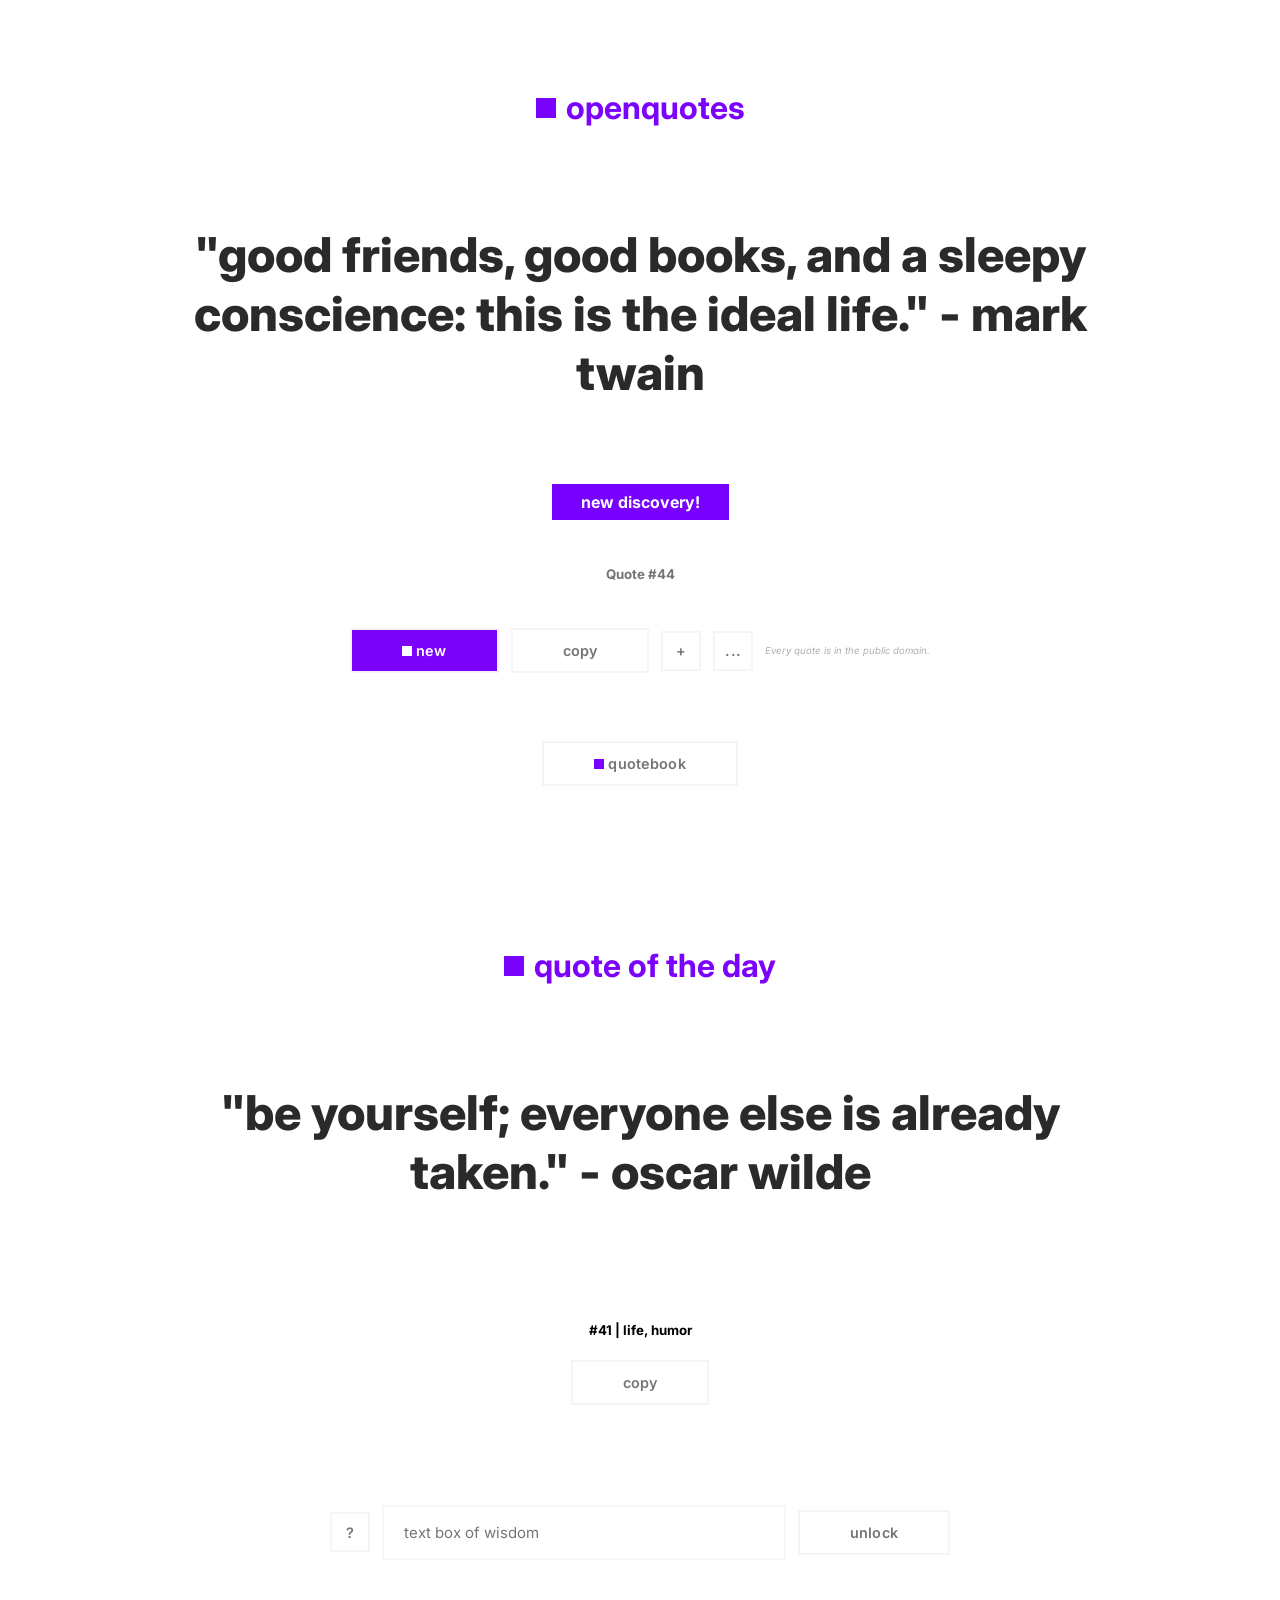
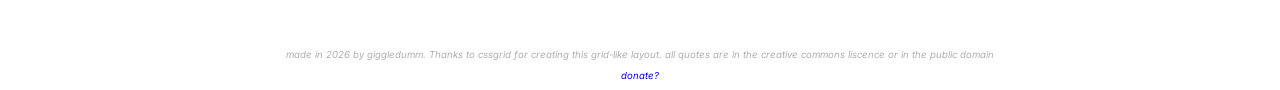
==== index.html @ fdc9ceea "Build v1.1 Added: -Quotebook  Changes: -Buttons are now square -Made some text lowercase -Removed te" ====
<!DOCTYPE html>
<html lang="en">
  <head>
    <meta charset="UTF-8">
    <meta name="viewport" content="width=device-width, initial-scale=1.0">
    <meta http-equiv="X-UA-Compatible" content="ie=edge">
    <title>openquotes - quotes by someone for everyone</title>
    <link rel="stylesheet" href="./style.css">
    <link rel="icon" type="image/x-icon" href="/faviconcool.png">

    <link rel="preconnect" href="https://fonts.googleapis.com">
    <link rel="preconnect" href="https://fonts.gstatic.com" crossorigin>
    <link href="https://fonts.googleapis.com/css2?family=Inter:ital,opsz,wght@0,14..32,100..900;1,14..32,100..900&display=swap" rel="stylesheet">
    <link rel="stylesheet" href="https://fonts.googleapis.com/css2?family=Material+Symbols+Rounded:opsz,wght,FILL,GRAD@24,400,1,200&icon_names=stars_2" />

    
  </head>
  <body>
    <br>
    <br>
     <br>
    <br>
    <div class="div2">
      <div class="logo-container">
          <img src="faviconcool.png" width="20px" alt="logo">
          <h1 class="forceCentertt">openquotes</h1>
      </div>
  </div>
    

    <div class="parent">
        <div class="div1 autohideBG fancyQuoteStuff">
            <p id="MAINQUOTE">THIS IS A BUG</p>
        </div>

        <div id="newObtainedQuote"class="div2">
          <a class="ltest" href="quotebook.html"><div id="obtainedQuote"class="tag2"><strong>new discovery!</strong></div></a>
          
        </div>

        <div id="tagPanel"class="div2">
          <h5 class="quoteIDheader"id="quoteID">#num</h5>
        </div>
        
        
        <div class="div2">
            <button class="genericButton" id="nquote"><img src="faviconWhite.png" width="10px" alt="white square"> new</button>
            <button class="genericButton ALTBTN" id="copyQuote">copy</button>
            <a class="ltest" href="addQuotesite.html"><button class="genericButton ALTBTNHELP" id="addquote">+</button></a>
            <button class="genericButton ALTBTNHELP" id="moreOptions">...</button>

             <p class="disclaimerstuff">Every quote is in the public domain.</p>
            
        </div>

        <br>
          <div class="div2">
            
            <a class="ltest" href="quotebook.html"><button class="genericButton ALTBTN" id="quoteBookButton"><img src="faviconcool.png" width="10px" alt="purple square"> quotebook</button></a>
            
        </div>

        




    </div>
    <br>
    <br>
    <br>
    <br>
    <br>
    <br>
    <div class="div2">
      <div class="logo-container">
          <img src="faviconcool.png" width="20px" alt="logo">
          <h1 class="forceCentertt">quote of the day</h1>
      </div>
  </div>
    
    
    <div class="parent">
      <div class="div2">
      
        <div class="div1 autohideBG fancyQuoteStuff">
          <p id="dailyQuoteText"></p>
        </div>
        
  
  
        
      </div>
    </div>
    <div class="div2">
      <h5 id="dailyQuoteInformation">#</h5>
    </div>
    <div class="div2">
      
      <button class="genericButton ALTBTN" id="copyDailyQuote">copy</button>
      
  </div>
  

    <br>


  <br>
  <br>
  <br>
  <br>

  <div class="div3">
    <div class="helpthing">
      <button class="genericButton ALTBTNHELP" id="helpBtn">?</button>
    </div>
    
    <input class="tbow" type="text" id="Wisdom" name="name" placeholder="text box of wisdom">
    <button class="genericButton ALTBTN" id="unlockBTN">unlock</button>
  </div>

  <div class="div1 info-box">
    
    <h2>Find secret codes... unlock stuff here! Some codes can be hidden in quotes, while some may require intensive digging! Good luck.</h2>
  </div>
  <br>
  <br>
  
  <br>
  <br>
  <p class="disclaimerstuff">made in 2026 by giggledumm. Thanks to cssgrid for creating this grid-like layout. all quotes are in the creative commons liscence or in the public domain</p>
  <p class="disclaimerstuff"><a href="https://ko-fi.com/ggdcbyte">donate?</a></p>

  


        
    <script src="index.js"></script>
    <script src="tobwHandling.js"></script>

    <div id="kofi-floating-wrapper">
      <script src='https://storage.ko-fi.com/cdn/scripts/overlay-widget.js'></script>
<script>
  kofiWidgetOverlay.draw('ggdcbyte', {
    'type': 'floating-chat',
    'floating-chat.donateButton.text': 'Support me',
    'floating-chat.donateButton.background-color': '#ffffff',
    'floating-chat.donateButton.text-color': '#323842'
  });
</script>
      
    </div>

    

    
    
  </body>
</html>
---- style.css ----
body {
    font-family: "Inter", sans-serif;
    font-style: normal;
    background: #ffffff;
    
}

.parent {
    display: grid;
    grid-template-columns: repeat(5, 1fr);
    grid-template-rows: auto;
    gap: 24px;
    max-width: 1000px;
    margin: 40px auto;
}

.parentQB {
    padding: 40px 40px;
    border-style: solid;
    border-color: #f5f5f5;
    display: grid;
    gap: 14px;
    max-width: 1000px;
    margin: 40px auto;
}

.parentQBorderless {
    padding: 40px 40px;
    border-style: solid;
    border-color: #f5f5f5;
    display: grid;
    gap: 14px;
    max-width: 1000px;
    margin: 40px auto;
}

.qbH1 {
    color: #757575;
}

.div1 {
    font-size: 3em;
    grid-column: 1 / -1;
    background: #ffffff00;
    border-radius: 0px;
    padding: 10px;
    color: #575757;
    flex-direction: column;
    text-align: center;
}

.div1 h1 {
    
    margin: 0 0 0px 0;
}

.div1 h2 {
    font-size: 1.2rem;
    font-weight: 400;
    color: #666;
}

hr {
    width: 40px;
    border: 100px #7b03fc;
    margin: 20px auto;
}

.div2 {
    grid-column: 1 / -1;
    display: flex; 
    justify-content: center;
    align-items: center;
    gap: 12px;  
  }
.qbVer {

    justify-content: left;
    align-items: left;
 
}
  

.div3 {
    grid-column: 1 / -1;
    display: flex;
    justify-content: center;
    align-items: center;
    gap: 12px;
}

.div1, .div2, .div3 {
    display: flex;
    justify-content: center;
    align-items: center;
}

.div2alt {
    padding: 14px 14px;
    display: flex;
    justify-content: center;
    align-items: center;
    gap: 12px;
    grid-column: 1 / -1;
}

.genericButton {
    font-family: "Inter";
    font-size: 0.9em;
    font-weight: 600;
    color: #ffffff;
    background: #7b03fc;
    padding: 12px 50px;
    border-radius: 0px;
    cursor: pointer;
    white-space: nowrap;
    border-color: #f5f5f5;
    border-style: solid;
    outline: none;
    flex-shrink: 0;
    letter-spacing: 0.01em;
    transition: transform 0.1s ease;
    font-style: normal;
}

.genericButton:active {
    transform: scale(0.9);
}


.ALTBTN {
    background-color: #ffffff;
    color: #757575;
}

.reportBTN {
    background-color: #ffcfcf;
    color: #4e0b0b;
    border-color: #ffc3c3;
    width: 40px;
    height: 40px;
}

.ALTBTNHELP {
    color: #757575;
    background-color: #ffffff;
    width: 40px;
    height: 40px;
    padding: 0;
    display: flex;
    justify-content: center;
    align-items: center;
}

.forceCentertt {
    text-align: center;
    color: #7b03fc;
    margin-top: 40px;
}

.tbow {
    border-color: #ff0000;
    color: #000000;
    font-family: "Inter";
    background-color: #ffffff;
    border: 2px;
    padding: 16px 20px;
    border-radius: 0px;
    font-size: 15px;
    width: 100%;
    max-width: 360px;
    border-color: #b9b9b923;
    border-style: solid;
}

.disclaimerstuff {
    text-align: center;
    font-style: italic;
    font-size: 0.6em;
    color: #00000052;
}

.kofi {
    text-align: center;
}

.autohideBG {
    background: none;
}

.fancyQuoteStuff {
    
    color: #000000d5;
    text-transform: lowercase;
    font-weight: 800;
    
}

.fcent {
    text-align: center;
}

.flalign {
    text-align: left;
}

.tag {
    padding: 7px 14px;
    background-color: #ecdbff6b;
    color: #000000;
    border-radius: 0px;
}

.tag2 {
    padding: 8px 29px;
    background-color: #7700ff;
    color: #ffffff;
    border-radius: 0px;
}


.logo-container {
    display: flex;
    align-items: center;
    justify-content: center;
    gap: 10px;
}

.logo-container h1 {
    margin: 0;
}

a {
    text-decoration: none;
}

.quoteIDheader {
    color: #757575;
}

#kofi-floating-wrapper {
    position: fixed;
    bottom: 16px; 
    left: 16px;
    z-index: 6767;
    display: flex;
    align-items: center;
    justify-content: center;
    padding: 3px;
    gap: 12px;
}
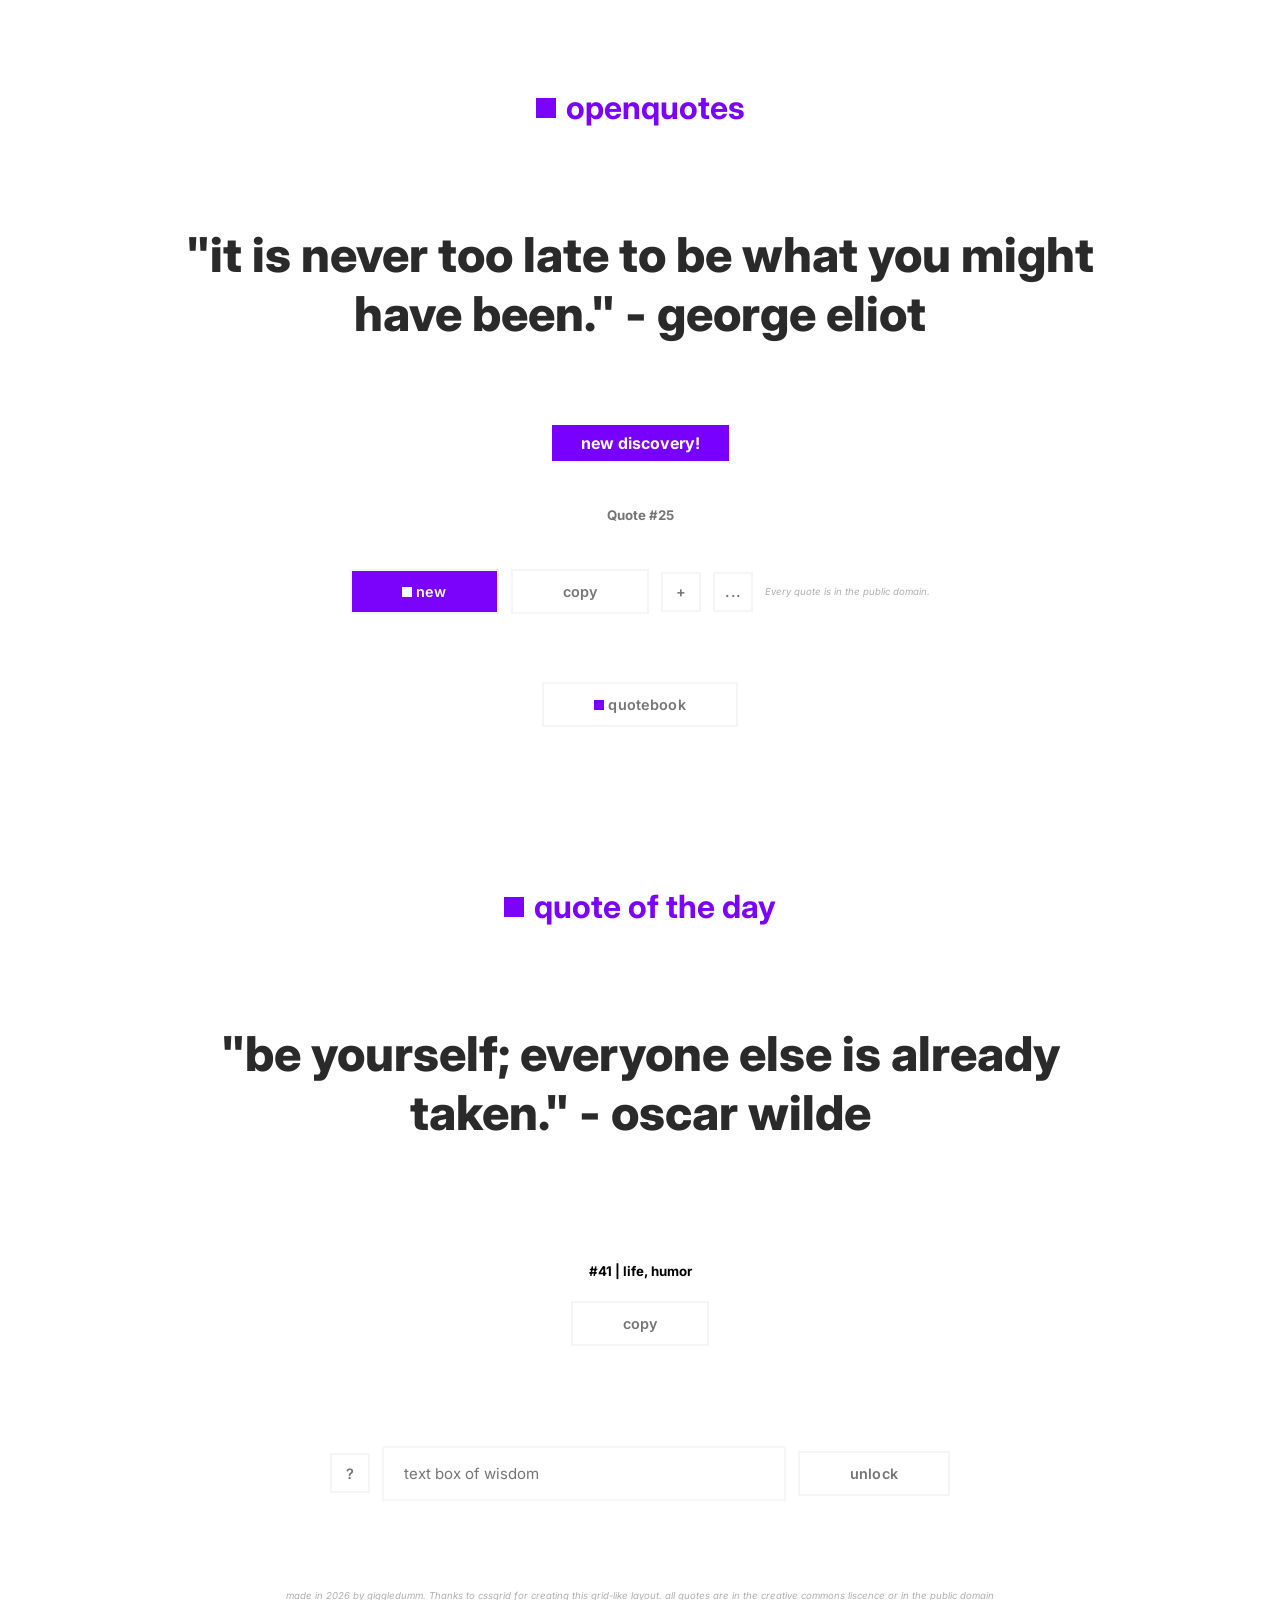
==== commit ad1548d3: "Build v1.1 Added: -Quotebook  Changes: -Buttons are now square -Made some text lowercase -Removed te" ====
--- a/index.html
+++ b/index.html
@@ -4,7 +4,7 @@
     <meta charset="UTF-8">
     <meta name="viewport" content="width=device-width, initial-scale=1.0">
     <meta http-equiv="X-UA-Compatible" content="ie=edge">
-    <title>openquotes - quotes by someone for everyone</title>
+    <title>openquotes (1.1) - quotes by someone for everyone</title>
     <link rel="stylesheet" href="./style.css">
     <link rel="icon" type="image/x-icon" href="/faviconcool.png">
 
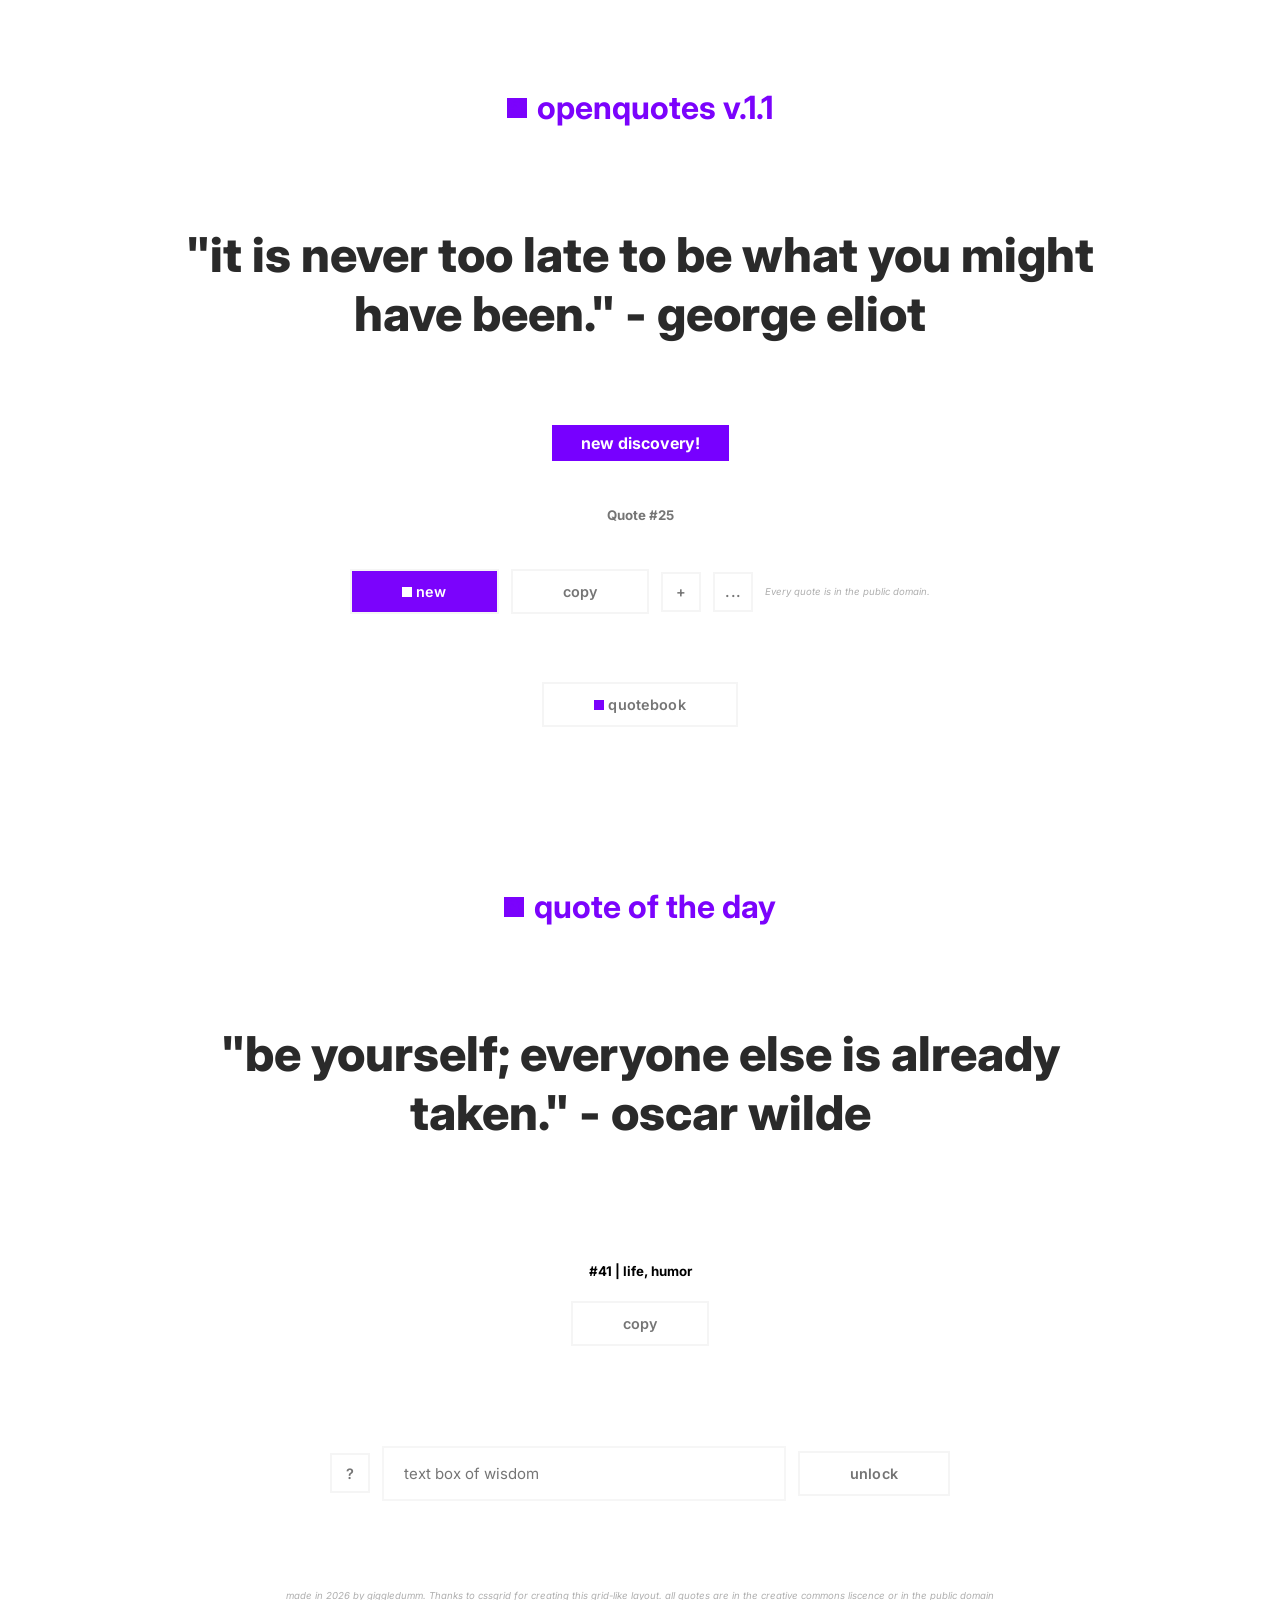
==== commit 6f3dd244: "v.1.1 tweak hpage" ====
--- a/index.html
+++ b/index.html
@@ -23,7 +23,7 @@
     <div class="div2">
       <div class="logo-container">
           <img src="faviconcool.png" width="20px" alt="logo">
-          <h1 class="forceCentertt">openquotes</h1>
+          <h1 class="forceCentertt">openquotes v.1.1</h1>
       </div>
   </div>
     
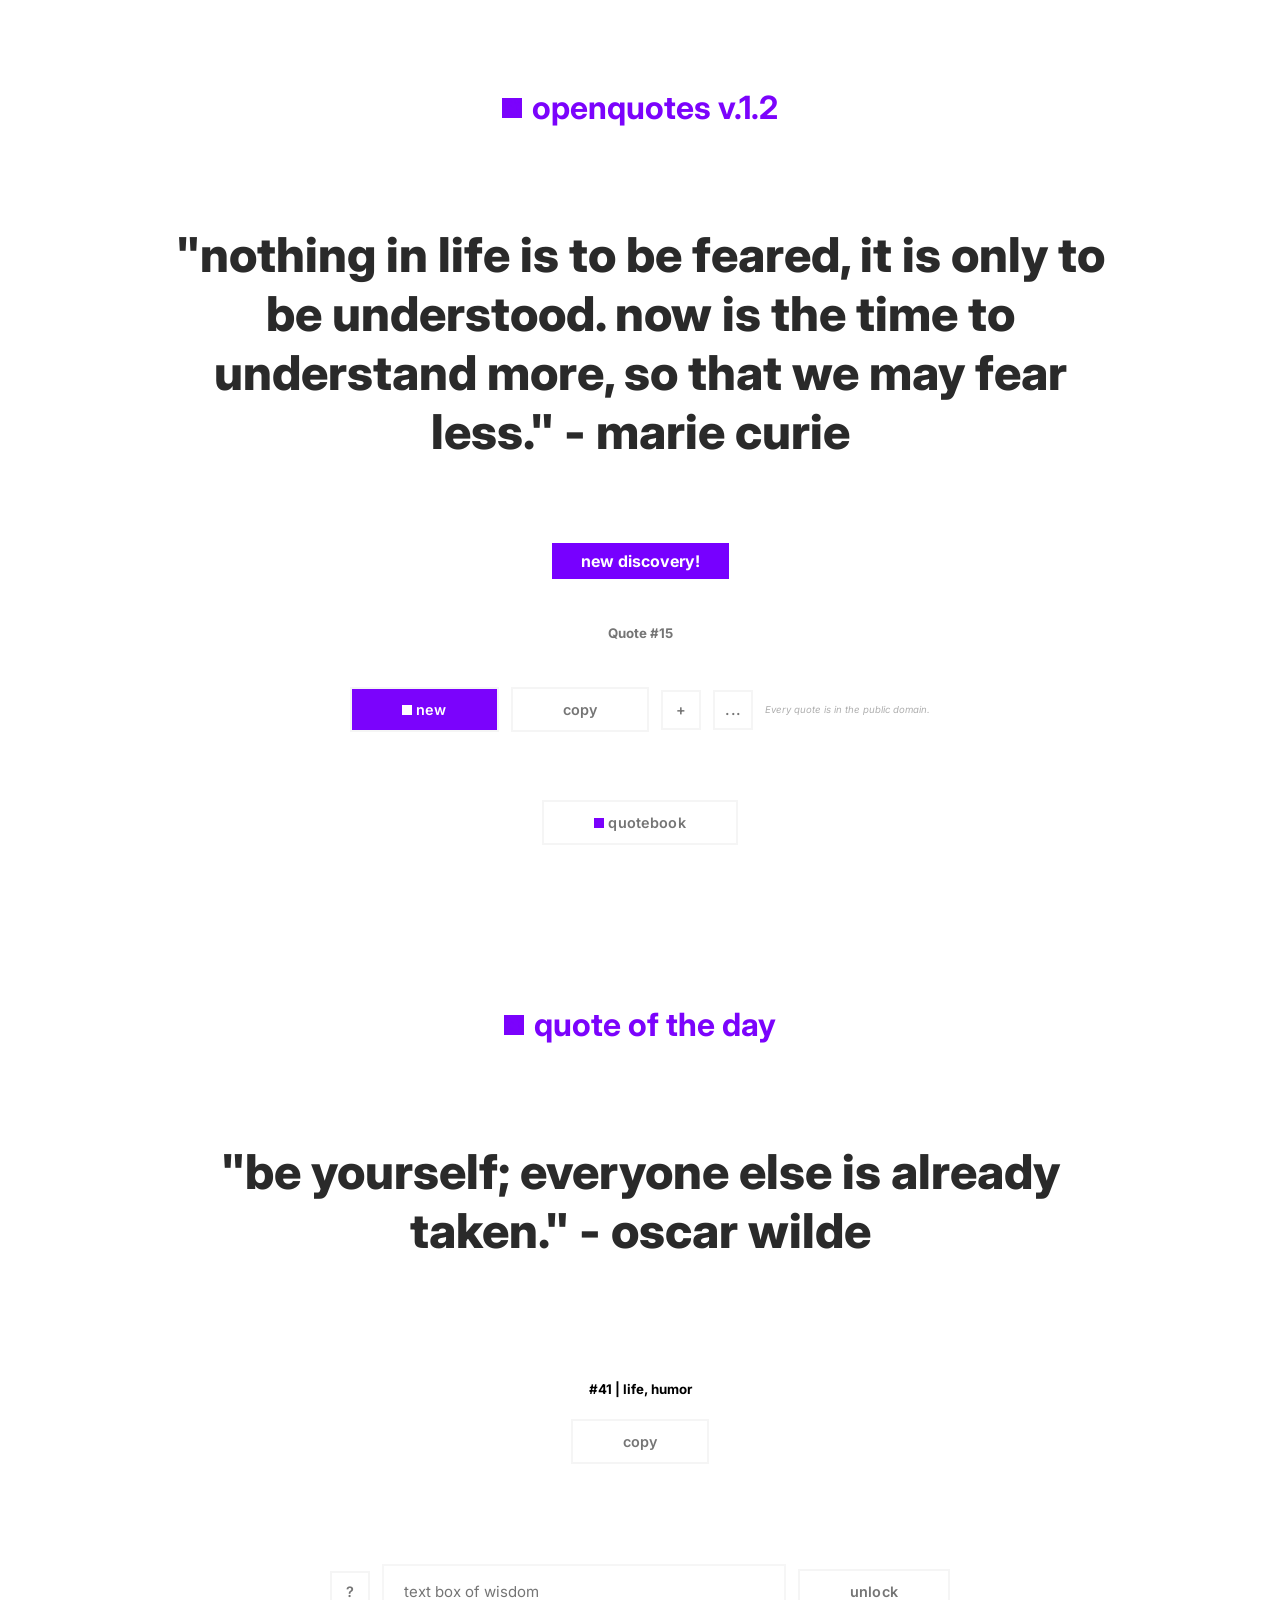
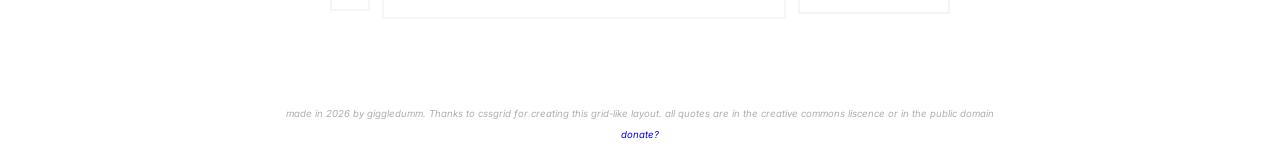
==== commit 4cf10f0b: "v.1.2 test" ====
--- a/index.html
+++ b/index.html
@@ -23,7 +23,7 @@
     <div class="div2">
       <div class="logo-container">
           <img src="faviconcool.png" width="20px" alt="logo">
-          <h1 class="forceCentertt">openquotes v.1.1</h1>
+          <h1 class="forceCentertt">openquotes v.1.2</h1>
       </div>
   </div>
     
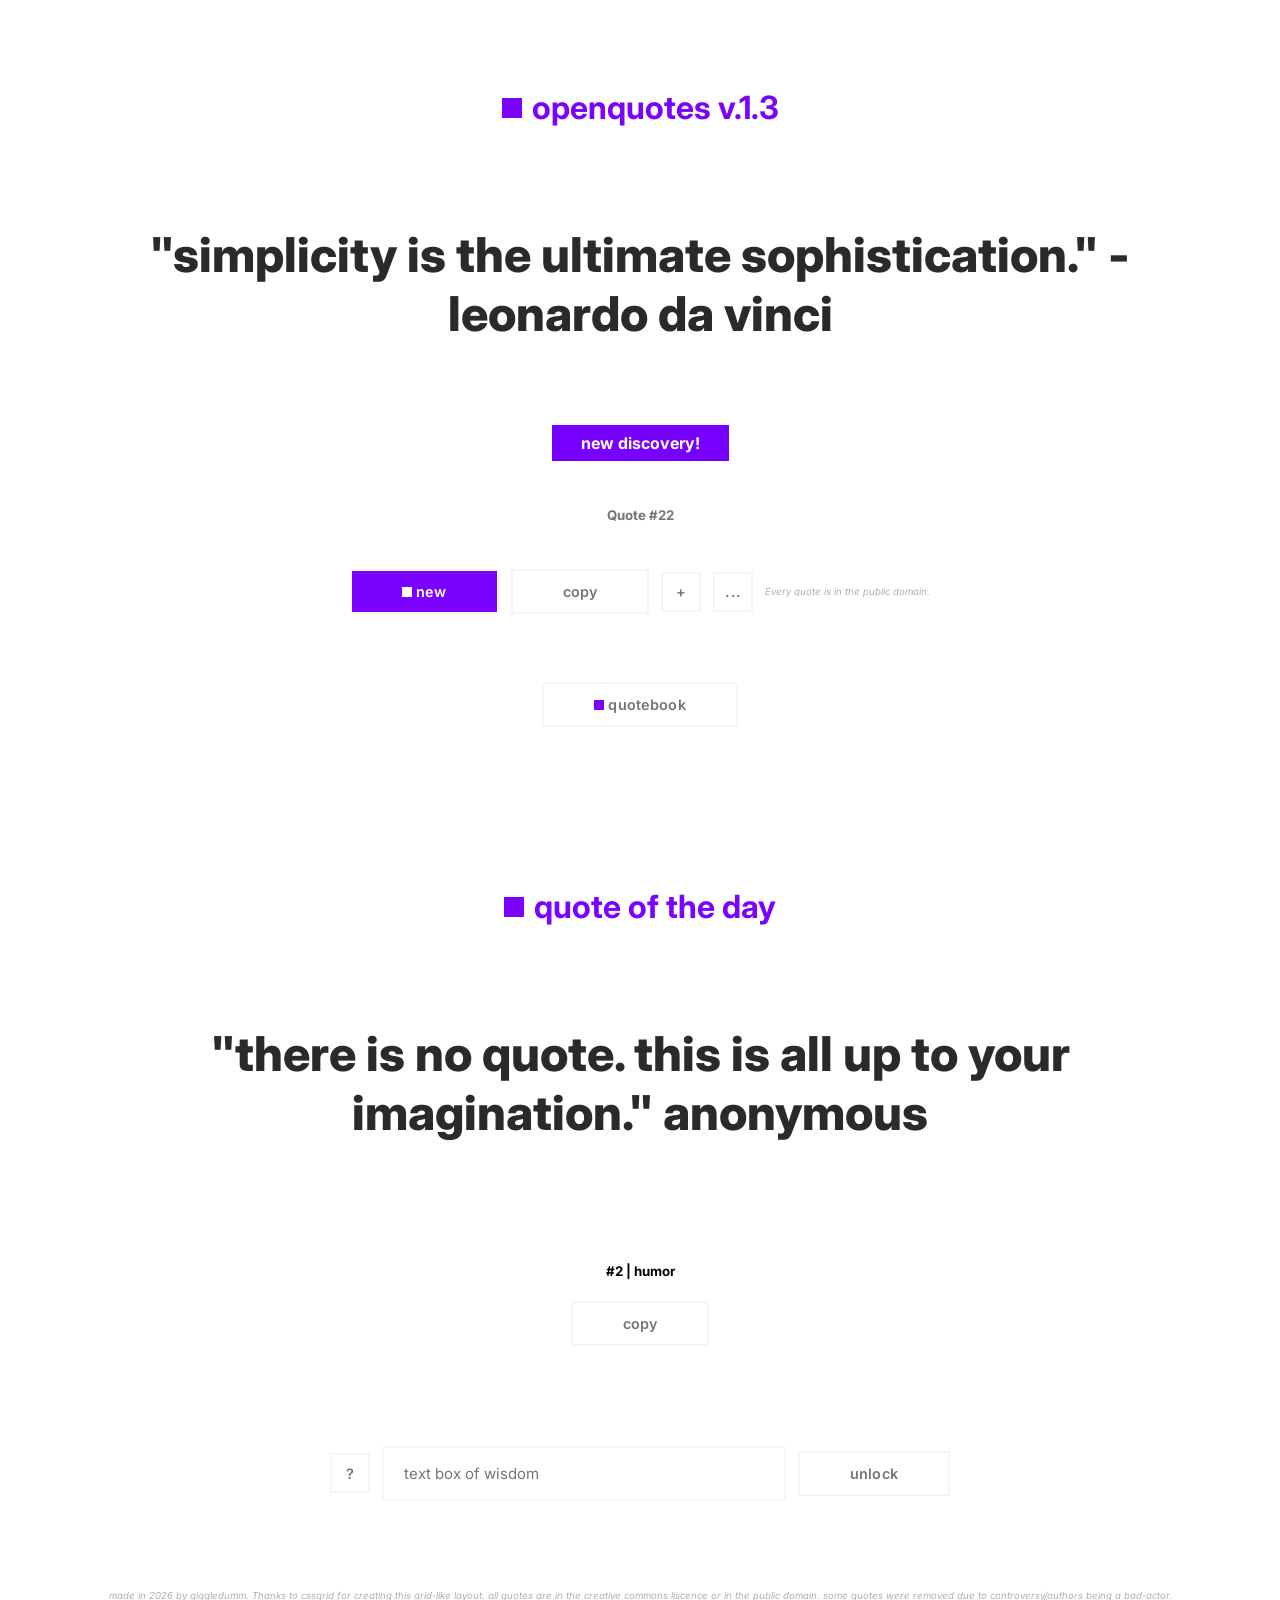
==== commit ee316c15: "v.1.3: Added: - About Author Page (with aboutAuthorHandling.js, and aboutAuthorInfo.json. This is un" ====
--- a/index.html
+++ b/index.html
@@ -4,7 +4,7 @@
     <meta charset="UTF-8">
     <meta name="viewport" content="width=device-width, initial-scale=1.0">
     <meta http-equiv="X-UA-Compatible" content="ie=edge">
-    <title>openquotes (1.1) - quotes by someone for everyone</title>
+    <title>openquotes (1.3) - quotes by someone for everyone</title>
     <link rel="stylesheet" href="./style.css">
     <link rel="icon" type="image/x-icon" href="/faviconcool.png">
 
@@ -23,7 +23,7 @@
     <div class="div2">
       <div class="logo-container">
           <img src="faviconcool.png" width="20px" alt="logo">
-          <h1 class="forceCentertt">openquotes v.1.2</h1>
+          <h1 class="forceCentertt">openquotes v.1.3</h1>
       </div>
   </div>
     
@@ -128,7 +128,7 @@
   
   <br>
   <br>
-  <p class="disclaimerstuff">made in 2026 by giggledumm. Thanks to cssgrid for creating this grid-like layout. all quotes are in the creative commons liscence or in the public domain</p>
+  <p class="disclaimerstuff">made in 2026 by giggledumm. Thanks to cssgrid for creating this grid-like layout. all quotes are in the creative commons liscence or in the public domain. some quotes were removed due to controversy/authors being a bad-actor.</p>
   <p class="disclaimerstuff"><a href="https://ko-fi.com/ggdcbyte">donate?</a></p>
 
   
--- a/style.css
+++ b/style.css
@@ -14,12 +14,33 @@
     margin: 40px auto;
 }
 
+.parentQaa {
+  display: flex;
+  align-items: flex-start;
+  gap: 16px;
+}
+
+.tcontentaa {
+  display: flex;
+  flex-direction: column;
+}
+
+.parentQBaa {
+    padding: 40px 40px;
+    border-style: solid;
+    border-color: #f5f5f5;
+    display: flex;
+    align-items: flex-start;
+    gap: 16px;
+    max-width: 1000px;
+    margin: 40px auto;
+}
+
 .parentQB {
     padding: 40px 40px;
     border-style: solid;
     border-color: #f5f5f5;
-    display: grid;
-    gap: 14px;
+    gap: 16px;
     max-width: 1000px;
     margin: 40px auto;
 }
@@ -133,6 +154,12 @@
     color: #757575;
 }
 
+.clearBTN {
+    background-color: transparent;
+    color: transparent;
+    border-color: transparent;
+}
+
 .reportBTN {
     background-color: #ffcfcf;
     color: #4e0b0b;
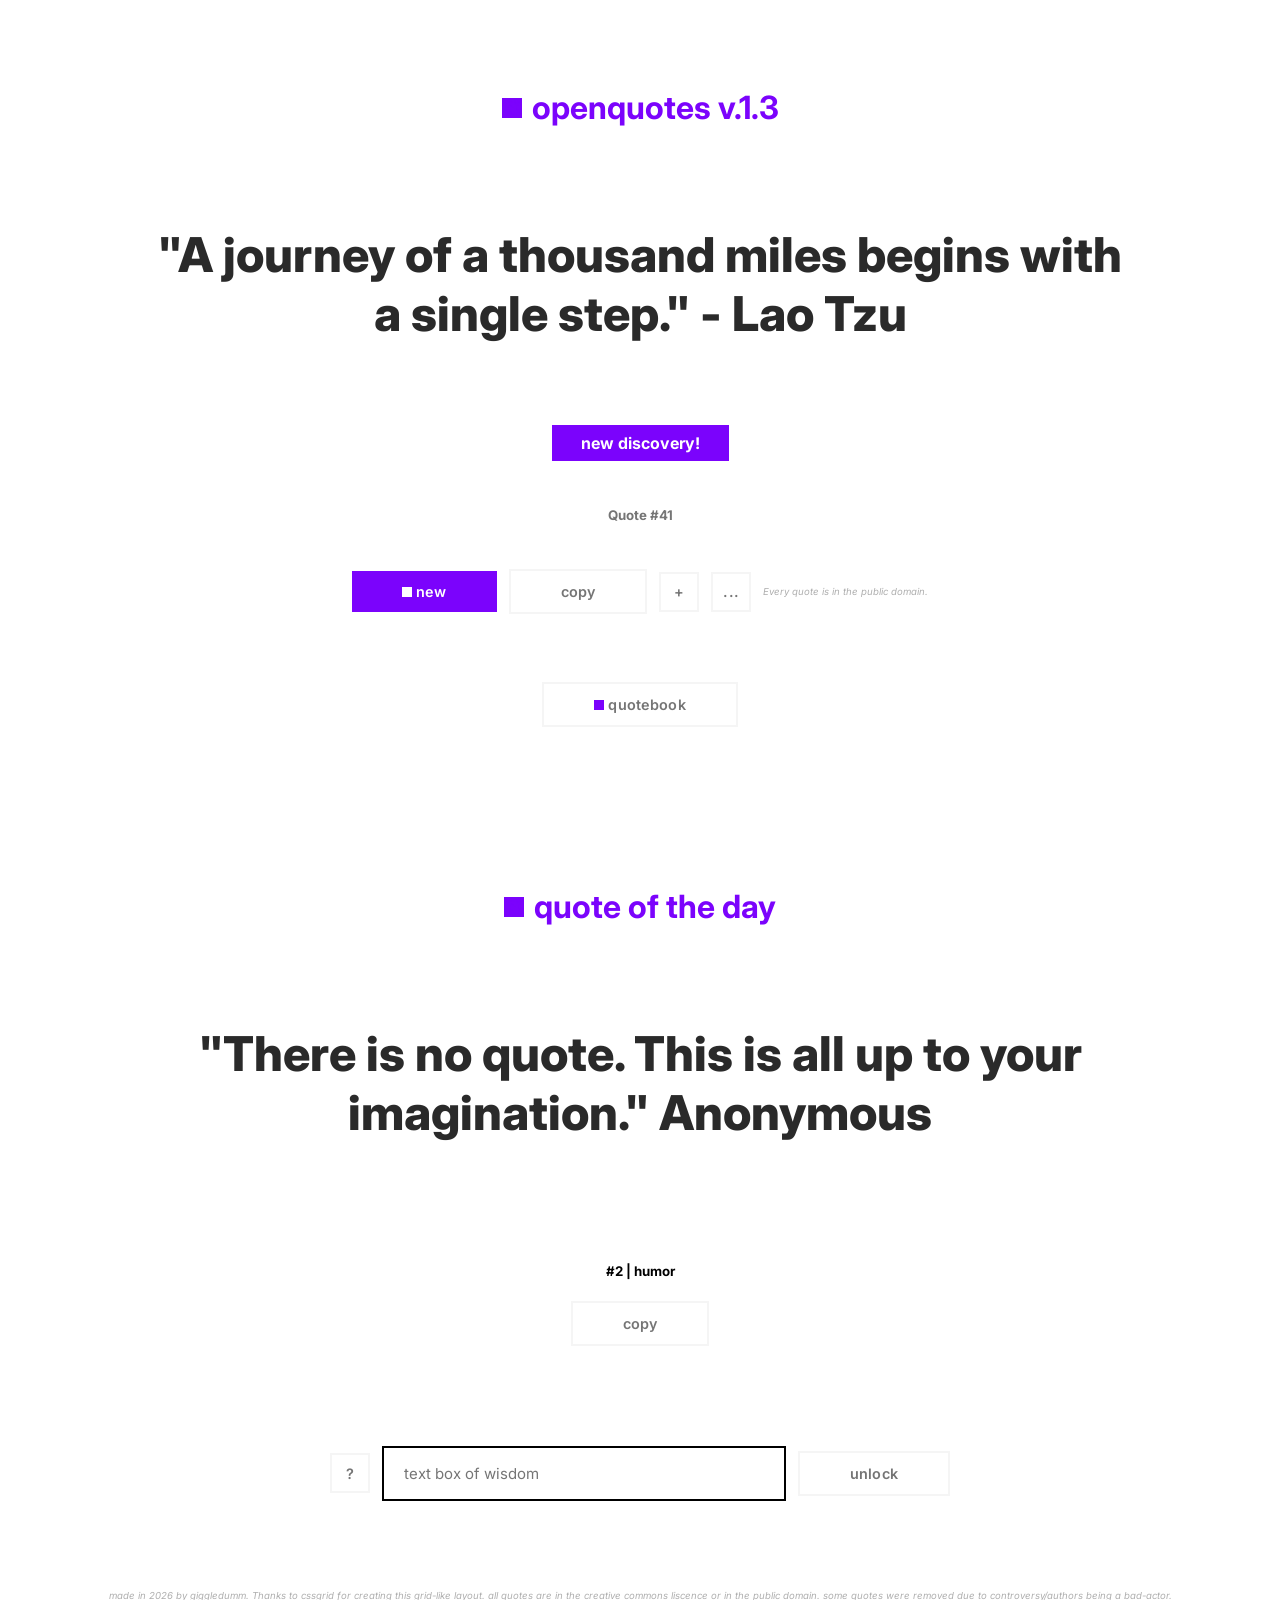
==== commit c438c6a5: "test build: added theme testing funcs" ====
--- a/index.html
+++ b/index.html
@@ -44,7 +44,7 @@
         
         
         <div class="div2">
-            <button class="genericButton" id="nquote"><img src="faviconWhite.png" width="10px" alt="white square"> new</button>
+            <button class="genericButton forceNoBorder" id="nquote"><img src="faviconWhite.png" width="10px" alt="white square"> new</button>
             <button class="genericButton ALTBTN" id="copyQuote">copy</button>
             <a class="ltest" href="addQuotesite.html"><button class="genericButton ALTBTNHELP" id="addquote">+</button></a>
             <button class="genericButton ALTBTNHELP" id="moreOptions">...</button>
@@ -136,6 +136,7 @@
 
         
     <script src="index.js"></script>
+     <script src="temporaryRuntimeScript.js"></script>
     <script src="tobwHandling.js"></script>
 
     <div id="kofi-floating-wrapper">
--- a/style.css
+++ b/style.css
@@ -1,8 +1,37 @@
+:root {
+    --Bg: #ffffff;
+    --divBg: #ffffff;
+    --mainBorder: #f5f5f5;
+    --inpBorder: #b9b9b923;
+    --textColor: #000000;
+    --altTextColor: #000000d5;
+    --textColorMuted: #757575;
+    --div1TColor: #575757;
+    --h2TColor: #666666;
+    --discTColor: #00000052;
+    --uiAcc: #7b03fc;
+    --tagDivColor: #ecdbff6b;
+}
+
+[ui-themeCS="dark"] {
+    --Bg: #0d0d0f;
+    --divBg: #1a1a1f;
+    --mainBorder: #25252c00;
+    --inpBorder: #25252c50;
+    --textColor: #ffffff;
+    --altTextColor: #f0f0f5d5;
+    --textColorMuted: #9090a8;
+    --div1TColor: #9090a8;
+    --h2TColor: #55555f;
+    --discTColor: #55555f80;
+    --uiAcc: #7b03fc;
+    --tagDivColor: #25252c;
+}
 body {
     font-family: "Inter", sans-serif;
     font-style: normal;
-    background: #ffffff;
-    
+    background: var(--Bg);
+    color: var(--textColor);
 }
 
 .parent {
@@ -15,20 +44,21 @@
 }
 
 .parentQaa {
-  display: flex;
-  align-items: flex-start;
-  gap: 16px;
+    display: flex;
+    align-items: flex-start;
+    gap: 16px;
 }
 
 .tcontentaa {
-  display: flex;
-  flex-direction: column;
+    display: flex;
+    flex-direction: column;
 }
 
 .parentQBaa {
     padding: 40px 40px;
     border-style: solid;
-    border-color: #f5f5f5;
+    border-color: var(--mainBorder);
+    background: var(--divBg);
     display: flex;
     align-items: flex-start;
     gap: 16px;
@@ -39,7 +69,8 @@
 .parentQB {
     padding: 40px 40px;
     border-style: solid;
-    border-color: #f5f5f5;
+    border-color: var(--mainBorder);
+    background: var(--divBg);
     gap: 16px;
     max-width: 1000px;
     margin: 40px auto;
@@ -48,7 +79,7 @@
 .parentQBorderless {
     padding: 40px 40px;
     border-style: solid;
-    border-color: #f5f5f5;
+    border-color: var(--mainBorder);
     display: grid;
     gap: 14px;
     max-width: 1000px;
@@ -56,7 +87,7 @@
 }
 
 .qbH1 {
-    color: #757575;
+    color: var(--textColorMuted);
 }
 
 .div1 {
@@ -65,25 +96,24 @@
     background: #ffffff00;
     border-radius: 0px;
     padding: 10px;
-    color: #575757;
+    color: var(--div1TColor);
     flex-direction: column;
     text-align: center;
 }
 
 .div1 h1 {
-    
     margin: 0 0 0px 0;
 }
 
 .div1 h2 {
     font-size: 1.2rem;
     font-weight: 400;
-    color: #666;
+    color: var(--h2TColor);
 }
 
 hr {
     width: 40px;
-    border: 100px #7b03fc;
+    border: 100px var(--uiAcc);
     margin: 20px auto;
 }
 
@@ -93,14 +123,12 @@
     justify-content: center;
     align-items: center;
     gap: 12px;  
-  }
+}
+
 .qbVer {
-
     justify-content: left;
     align-items: left;
- 
-}
-  
+}
 
 .div3 {
     grid-column: 1 / -1;
@@ -130,28 +158,31 @@
     font-size: 0.9em;
     font-weight: 600;
     color: #ffffff;
-    background: #7b03fc;
+    background: var(--uiAcc);
     padding: 12px 50px;
     border-radius: 0px;
     cursor: pointer;
     white-space: nowrap;
-    border-color: #f5f5f5;
+    border-color: var(--mainBorder);
     border-style: solid;
     outline: none;
     flex-shrink: 0;
     letter-spacing: 0.01em;
-    transition: transform 0.1s ease;
+    transition: transform 0.1s ease, background-color 0.2s ease, color 0.2s ease;
     font-style: normal;
+}
+
+.forceNoBorder {
+    border-style: none;
 }
 
 .genericButton:active {
     transform: scale(0.9);
 }
 
-
 .ALTBTN {
-    background-color: #ffffff;
-    color: #757575;
+    background-color: var(--divBg);
+    color: var(--textColorMuted);
 }
 
 .clearBTN {
@@ -169,8 +200,8 @@
 }
 
 .ALTBTNHELP {
-    color: #757575;
-    background-color: #ffffff;
+    color: var(--textColorMuted);
+    background-color: var(--divBg);
     width: 40px;
     height: 40px;
     padding: 0;
@@ -181,22 +212,21 @@
 
 .forceCentertt {
     text-align: center;
-    color: #7b03fc;
+    color: var(--uiAcc);
     margin-top: 40px;
 }
 
 .tbow {
-    border-color: #ff0000;
-    color: #000000;
+    border-color: var(--inpBorder);
+    color: var(--textColor);
     font-family: "Inter";
-    background-color: #ffffff;
+    background-color: var(--divBg);
     border: 2px;
     padding: 16px 20px;
     border-radius: 0px;
     font-size: 15px;
     width: 100%;
     max-width: 360px;
-    border-color: #b9b9b923;
     border-style: solid;
 }
 
@@ -204,7 +234,7 @@
     text-align: center;
     font-style: italic;
     font-size: 0.6em;
-    color: #00000052;
+    color: var(--discTColor);
 }
 
 .kofi {
@@ -216,11 +246,9 @@
 }
 
 .fancyQuoteStuff {
+    color: var(--altTextColor);
     
-    color: #000000d5;
-    text-transform: lowercase;
     font-weight: 800;
-    
 }
 
 .fcent {
@@ -233,18 +261,17 @@
 
 .tag {
     padding: 7px 14px;
-    background-color: #ecdbff6b;
-    color: #000000;
+    background-color: var(--tagDivColor);
+    color: var(--textColor);
     border-radius: 0px;
 }
 
 .tag2 {
     padding: 8px 29px;
-    background-color: #7700ff;
+    background-color: var(--uiAcc);
     color: #ffffff;
     border-radius: 0px;
 }
-
 
 .logo-container {
     display: flex;
@@ -262,7 +289,7 @@
 }
 
 .quoteIDheader {
-    color: #757575;
+    color: var(--textColorMuted);
 }
 
 #kofi-floating-wrapper {
@@ -275,5 +302,4 @@
     justify-content: center;
     padding: 3px;
     gap: 12px;
-}
-
+}
